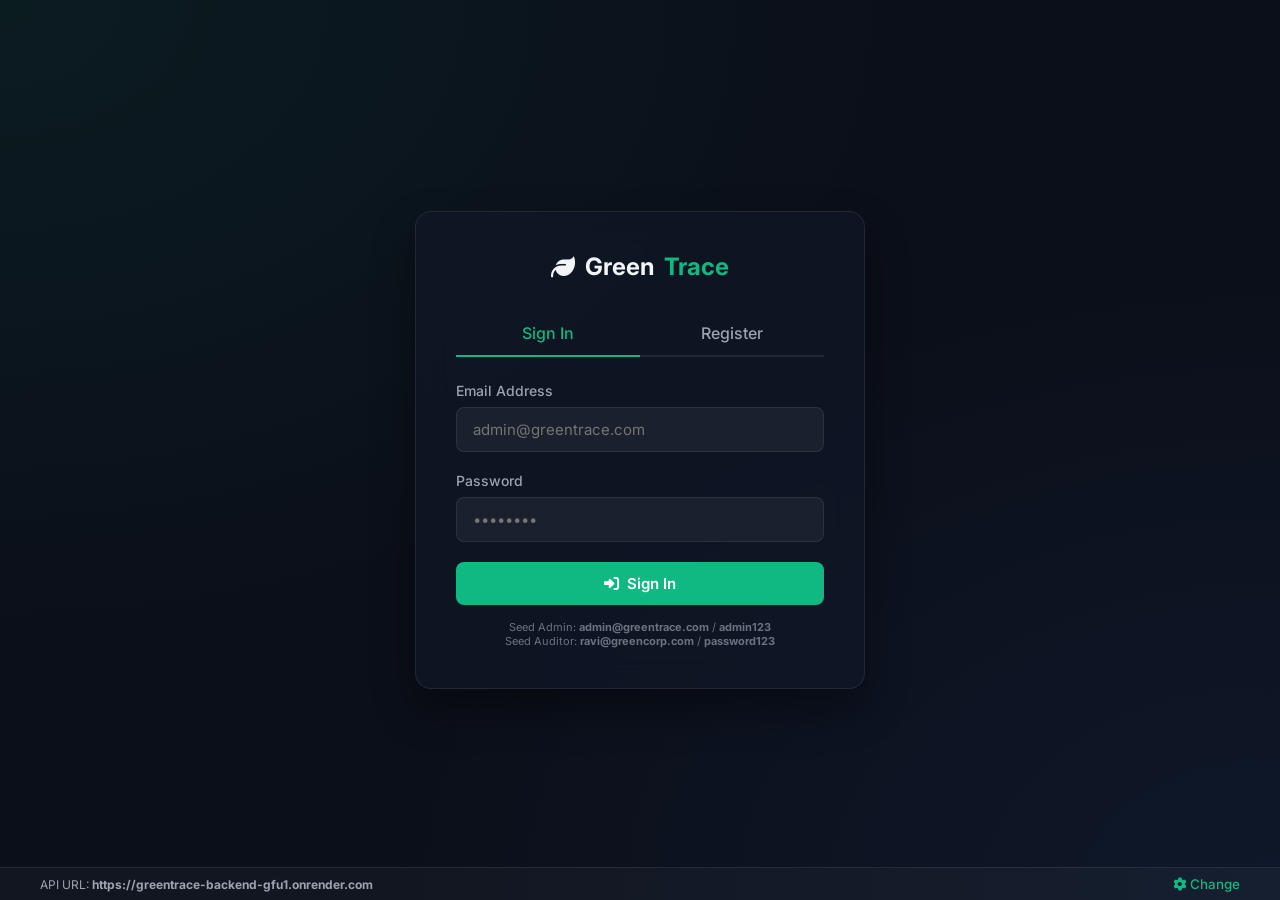
==== login.html @ b171462a "Add files via upload" ====
<!DOCTYPE html>
<html lang="en">
<head>
    <meta charset="UTF-8">
    <meta name="viewport" content="width=device-width, initial-scale=1.0">
    <meta name="description" content="GreenTrace Carbon Footprint Tracking System - Login or Register.">
    <title>GreenTrace - Sign In / Register</title>
    <!-- FontAwesome Icons -->
    <link rel="stylesheet" href="https://cdnjs.cloudflare.com/ajax/libs/font-awesome/6.4.0/css/all.min.css">
    <!-- Custom Style Sheet -->
    <link rel="stylesheet" href="style.css">
</head>
<body>

    <!-- Toast Notifications Container -->
    <div id="toastContainer" class="toast-container"></div>

    <!-- AUTHENTICATION CARD -->
    <div class="auth-container fade-in">
        <div class="auth-card">
            <div class="auth-logo">
                <i class="fa-solid fa-leaf"></i> Green<span>Trace</span>
            </div>
            
            <div class="auth-tabs">
                <div id="tabLogin" class="auth-tab active" onclick="switchAuthTab('login')">Sign In</div>
                <div id="tabRegister" class="auth-tab" onclick="switchAuthTab('register')">Register</div>
            </div>

            <!-- Login Form -->
            <form id="loginForm" class="auth-form active" onsubmit="handleLogin(event)">
                <div class="form-group">
                    <label for="loginEmail">Email Address</label>
                    <input type="email" id="loginEmail" class="form-input" placeholder="admin@greentrace.com" required>
                </div>
                <div class="form-group">
                    <label for="loginPassword">Password</label>
                    <input type="password" id="loginPassword" class="form-input" placeholder="••••••••" required>
                </div>
                <button type="submit" class="btn btn-primary">
                    <i class="fa-solid fa-right-to-bracket"></i> Sign In
                </button>
                <div style="margin-top: 15px; font-size: 11px; text-align: center; color: var(--text-muted);">
                    Seed Admin: <strong>admin@greentrace.com</strong> / <strong>admin123</strong><br>
                    Seed Auditor: <strong>ravi@greencorp.com</strong> / <strong>password123</strong>
                </div>
            </form>

            <!-- Register Form -->
            <form id="registerForm" class="auth-form" onsubmit="handleRegister(event)">
                <div class="form-group">
                    <label for="regName">Full Name</label>
                    <input type="text" id="regName" class="form-input" placeholder="Ravi Kumar" required>
                </div>
                <div class="form-group">
                    <label for="regEmail">Email Address</label>
                    <input type="email" id="regEmail" class="form-input" placeholder="ravi@greencorp.com" required>
                </div>
                <div class="form-group">
                    <label for="regPassword">Password (min. 6 characters)</label>
                    <input type="password" id="regPassword" class="form-input" placeholder="••••••••" required minlength="6">
                </div>
                <div class="form-group">
                    <label for="regRole">Role</label>
                    <select id="regRole" class="form-input" onchange="toggleRegOrgSelect()" required>
                        <option value="ROLE_ENVIRONMENTAL_AUDITOR">Environmental Auditor</option>
                        <option value="ROLE_SYSTEM_GOVERNOR">System Governor</option>
                    </select>
                </div>
                <div class="form-group" id="regOrgGroup">
                    <label for="regOrgId">Organization ID</label>
                    <input type="number" id="regOrgId" class="form-input" placeholder="e.g. 1" min="1">
                    <div style="font-size: 11px; color: var(--text-muted); margin-top: 4px;">
                        Sample IDs: 1 (GreenCorp), 2 (EcoTech), 3 (BlueSky), 4 (ClearWater)
                    </div>
                </div>
                <button type="submit" class="btn btn-primary">
                    <i class="fa-solid fa-user-plus"></i> Create Account
                </button>
            </form>
        </div>
    </div>

    <!-- Settings Bar at bottom of screen -->
    <div class="settings-bar" style="position: fixed; bottom: 0; left: 0; width: 100%; border-top: 1px solid var(--border-color); border-bottom: none;">
        <div>API URL: <strong id="currentApiUrl">https://greentrace-backend-gfu1.onrender.com</strong></div>
        <button onclick="openSettingsModal()" class="api-settings-btn"><i class="fa-solid fa-gear"></i> Change</button>
    </div>

    <!-- Script imports -->
    <script src="common.js"></script>
    <script src="login.js"></script>
</body>
</html>
---- style.css ----
@import url('https://fonts.googleapis.com/css2?family=Inter:wght@300;400;500;600;700&display=swap');

:root {
    --bg-color: #0b0f19;
    --surface-color: rgba(17, 24, 39, 0.7);
    --surface-solid: #111827;
    --border-color: rgba(255, 255, 255, 0.08);
    --primary: #10b981;
    --primary-hover: #059669;
    --primary-glow: rgba(16, 185, 129, 0.15);
    --danger: #ef4444;
    --danger-hover: #dc2626;
    --warning: #f59e0b;
    --info: #3b82f6;
    --text-primary: #f3f4f6;
    --text-secondary: #9ca3af;
    --text-muted: #6b7280;
    --sidebar-width: 260px;
    --header-height: 70px;
    --transition: all 0.3s cubic-bezier(0.4, 0, 0.2, 1);
}

* {
    margin: 0;
    padding: 0;
    box-sizing: border-box;
    font-family: 'Inter', -apple-system, BlinkMacSystemFont, "Segoe UI", Roboto, sans-serif;
}

body {
    background-color: var(--bg-color);
    color: var(--text-primary);
    min-height: 100vh;
    overflow-x: hidden;
    background-image: 
        radial-gradient(at 0% 0%, rgba(16, 185, 129, 0.08) 0px, transparent 50%),
        radial-gradient(at 100% 100%, rgba(59, 130, 246, 0.08) 0px, transparent 50%);
    background-attachment: fixed;
}

/* Scrollbar Styling */
::-webkit-scrollbar {
    width: 8px;
    height: 8px;
}
::-webkit-scrollbar-track {
    background: var(--bg-color);
}
::-webkit-scrollbar-thumb {
    background: var(--border-color);
    border-radius: 4px;
}
::-webkit-scrollbar-thumb:hover {
    background: var(--text-muted);
}

/* Animations */
@keyframes fadeIn {
    from { opacity: 0; transform: translateY(10px); }
    to { opacity: 1; transform: translateY(0); }
}

@keyframes slideIn {
    from { transform: translateX(100%); opacity: 0; }
    to { transform: translateX(0); opacity: 1; }
}

.fade-in {
    animation: fadeIn 0.4s ease-out forwards;
}

/* Auth Page Layout */
.auth-container {
    display: flex;
    justify-content: center;
    align-items: center;
    min-height: 100vh;
    padding: 20px;
}

.auth-card {
    background: var(--surface-color);
    backdrop-filter: blur(16px);
    -webkit-backdrop-filter: blur(16px);
    border: 1px solid var(--border-color);
    border-radius: 16px;
    width: 100%;
    max-width: 450px;
    padding: 40px;
    box-shadow: 0 20px 40px rgba(0, 0, 0, 0.4);
}

.auth-logo {
    display: flex;
    align-items: center;
    justify-content: center;
    gap: 10px;
    margin-bottom: 30px;
    font-size: 24px;
    font-weight: 700;
    color: var(--text-primary);
}

.auth-logo span {
    color: var(--primary);
}

.auth-tabs {
    display: flex;
    border-bottom: 2px solid var(--border-color);
    margin-bottom: 25px;
}

.auth-tab {
    flex: 1;
    text-align: center;
    padding: 12px;
    cursor: pointer;
    font-weight: 500;
    color: var(--text-secondary);
    transition: var(--transition);
}

.auth-tab.active {
    color: var(--primary);
    border-bottom: 2px solid var(--primary);
    margin-bottom: -2px;
}

.auth-form {
    display: none;
}

.auth-form.active {
    display: block;
}

.form-group {
    margin-bottom: 20px;
}

.form-group label {
    display: block;
    font-size: 14px;
    font-weight: 500;
    margin-bottom: 8px;
    color: var(--text-secondary);
}

.form-input {
    width: 100%;
    background-color: rgba(255, 255, 255, 0.05);
    border: 1px solid var(--border-color);
    color: var(--text-primary);
    padding: 12px 16px;
    border-radius: 8px;
    outline: none;
    font-size: 15px;
    transition: var(--transition);
}

.form-input:focus {
    border-color: var(--primary);
    box-shadow: 0 0 0 3px var(--primary-glow);
    background-color: rgba(255, 255, 255, 0.08);
}

.btn {
    display: inline-flex;
    align-items: center;
    justify-content: center;
    gap: 8px;
    width: 100%;
    padding: 12px 24px;
    font-size: 15px;
    font-weight: 600;
    border-radius: 8px;
    cursor: pointer;
    transition: var(--transition);
    border: none;
    outline: none;
}

.btn-primary {
    background-color: var(--primary);
    color: #fff;
}

.btn-primary:hover {
    background-color: var(--primary-hover);
    box-shadow: 0 4px 12px var(--primary-glow);
}

.btn-secondary {
    background-color: rgba(255, 255, 255, 0.08);
    color: var(--text-primary);
    border: 1px solid var(--border-color);
}

.btn-secondary:hover {
    background-color: rgba(255, 255, 255, 0.12);
}

.btn-danger {
    background-color: var(--danger);
    color: #fff;
}

.btn-danger:hover {
    background-color: var(--danger-hover);
}

/* App Layout */
.app-container {
    display: none;
    min-height: 100vh;
}

.app-sidebar {
    position: fixed;
    top: 0;
    left: 0;
    width: var(--sidebar-width);
    height: 100vh;
    background-color: var(--surface-solid);
    border-right: 1px solid var(--border-color);
    padding: 24px;
    display: flex;
    flex-direction: column;
    z-index: 100;
}

.sidebar-logo {
    display: flex;
    align-items: center;
    gap: 10px;
    font-size: 20px;
    font-weight: 700;
    margin-bottom: 40px;
}

.sidebar-logo span {
    color: var(--primary);
}

.sidebar-menu {
    list-style: none;
    flex-grow: 1;
}

.sidebar-item {
    margin-bottom: 8px;
}

.sidebar-link {
    display: flex;
    align-items: center;
    gap: 12px;
    padding: 12px 16px;
    color: var(--text-secondary);
    text-decoration: none;
    border-radius: 8px;
    font-weight: 500;
    cursor: pointer;
    transition: var(--transition);
}

.sidebar-link:hover, .sidebar-link.active {
    color: var(--text-primary);
    background-color: rgba(16, 185, 129, 0.1);
}

.sidebar-link.active {
    color: var(--primary);
    font-weight: 600;
}

.sidebar-footer {
    border-top: 1px solid var(--border-color);
    padding-top: 20px;
}

.user-profile {
    display: flex;
    align-items: center;
    gap: 12px;
    margin-bottom: 15px;
}

.user-avatar {
    width: 40px;
    height: 40px;
    border-radius: 50%;
    background-color: var(--primary-glow);
    color: var(--primary);
    display: flex;
    align-items: center;
    justify-content: center;
    font-weight: 600;
    font-size: 16px;
    border: 1px solid var(--primary);
}

.user-info {
    overflow: hidden;
}

.user-name {
    font-size: 14px;
    font-weight: 600;
    white-space: nowrap;
    text-overflow: ellipsis;
    overflow: hidden;
}

.user-role {
    font-size: 11px;
    color: var(--text-secondary);
    text-transform: uppercase;
    letter-spacing: 0.5px;
}

.app-main {
    margin-left: var(--sidebar-width);
    min-height: 100vh;
    display: flex;
    flex-direction: column;
}

.app-header {
    height: var(--header-height);
    border-bottom: 1px solid var(--border-color);
    display: flex;
    align-items: center;
    justify-content: space-between;
    padding: 0 40px;
    background-color: rgba(11, 15, 25, 0.6);
    backdrop-filter: blur(10px);
    position: sticky;
    top: 0;
    z-index: 90;
}

.header-title {
    font-size: 20px;
    font-weight: 600;
}

.header-actions {
    display: flex;
    align-items: center;
    gap: 15px;
}

.org-badge {
    background-color: rgba(255, 255, 255, 0.05);
    border: 1px solid var(--border-color);
    padding: 6px 12px;
    border-radius: 20px;
    font-size: 13px;
    font-weight: 500;
}

.app-content {
    padding: 40px;
    flex-grow: 1;
}

/* Views display logic */
.app-view {
    display: none;
}

.app-view.active {
    display: block;
}

/* Dashboard Stats Grid */
.stats-grid {
    display: grid;
    grid-template-columns: repeat(auto-fit, minmax(240px, 1fr));
    gap: 24px;
    margin-bottom: 30px;
}

.stat-card {
    background: var(--surface-color);
    backdrop-filter: blur(10px);
    border: 1px solid var(--border-color);
    border-radius: 12px;
    padding: 24px;
    display: flex;
    align-items: center;
    justify-content: space-between;
    transition: var(--transition);
}

.stat-card:hover {
    transform: translateY(-4px);
    border-color: var(--primary);
}

.stat-details h3 {
    font-size: 14px;
    color: var(--text-secondary);
    font-weight: 500;
    margin-bottom: 8px;
}

.stat-value {
    font-size: 28px;
    font-weight: 700;
}

.stat-icon {
    width: 48px;
    height: 48px;
    border-radius: 10px;
    background-color: rgba(255, 255, 255, 0.05);
    display: flex;
    align-items: center;
    justify-content: center;
    color: var(--primary);
    font-size: 20px;
}

/* Cards & Sections */
.card-section {
    background: var(--surface-color);
    backdrop-filter: blur(10px);
    border: 1px solid var(--border-color);
    border-radius: 12px;
    padding: 30px;
    margin-bottom: 30px;
}

.section-header {
    display: flex;
    justify-content: space-between;
    align-items: center;
    margin-bottom: 24px;
}

.section-header h2 {
    font-size: 18px;
    font-weight: 600;
}

.section-actions {
    display: flex;
    align-items: center;
    gap: 12px;
}

/* Table Design */
.table-container {
    overflow-x: auto;
    width: 100%;
}

.data-table {
    width: 100%;
    border-collapse: collapse;
    text-align: left;
}

.data-table th, .data-table td {
    padding: 16px 20px;
    border-bottom: 1px solid var(--border-color);
}

.data-table th {
    font-weight: 600;
    font-size: 13px;
    color: var(--text-secondary);
    text-transform: uppercase;
    letter-spacing: 0.5px;
    background-color: rgba(255, 255, 255, 0.01);
}

.data-table tbody tr {
    transition: var(--transition);
}

.data-table tbody tr:hover {
    background-color: rgba(255, 255, 255, 0.02);
}

.data-table td {
    font-size: 14px;
    color: var(--text-primary);
}

/* Badges */
.badge {
    display: inline-flex;
    align-items: center;
    padding: 4px 10px;
    border-radius: 12px;
    font-size: 12px;
    font-weight: 500;
    text-transform: capitalize;
}

.badge-draft {
    background-color: rgba(245, 158, 11, 0.15);
    color: var(--warning);
    border: 1px solid rgba(245, 158, 11, 0.3);
}

.badge-final {
    background-color: rgba(16, 185, 129, 0.15);
    color: var(--primary);
    border: 1px solid rgba(16, 185, 129, 0.3);
}

.badge-role {
    background-color: rgba(59, 130, 246, 0.15);
    color: var(--info);
    border: 1px solid rgba(59, 130, 246, 0.3);
}

/* Actions Column */
.table-actions {
    display: flex;
    gap: 8px;
}

.btn-icon {
    width: 32px;
    height: 32px;
    border-radius: 6px;
    display: flex;
    align-items: center;
    justify-content: center;
    background-color: rgba(255, 255, 255, 0.05);
    border: 1px solid var(--border-color);
    color: var(--text-secondary);
    cursor: pointer;
    transition: var(--transition);
}

.btn-icon:hover {
    color: var(--text-primary);
    background-color: rgba(255, 255, 255, 0.1);
}

.btn-icon.edit:hover {
    color: var(--primary);
    border-color: var(--primary);
    background-color: var(--primary-glow);
}

.btn-icon.delete:hover {
    color: var(--danger);
    border-color: var(--danger);
    background-color: rgba(239, 68, 68, 0.1);
}

/* Modals */
.modal-overlay {
    position: fixed;
    top: 0;
    left: 0;
    width: 100vw;
    height: 100vh;
    background-color: rgba(11, 15, 25, 0.8);
    backdrop-filter: blur(8px);
    display: none;
    align-items: center;
    justify-content: center;
    z-index: 1000;
}

.modal-overlay.active {
    display: flex;
}

.modal-content {
    background-color: var(--surface-solid);
    border: 1px solid var(--border-color);
    width: 100%;
    max-width: 550px;
    border-radius: 16px;
    overflow: hidden;
    box-shadow: 0 25px 50px -12px rgba(0, 0, 0, 0.5);
    animation: fadeIn 0.3s ease-out;
}

.modal-header {
    padding: 24px;
    border-bottom: 1px solid var(--border-color);
    display: flex;
    justify-content: space-between;
    align-items: center;
}

.modal-header h3 {
    font-size: 18px;
    font-weight: 600;
}

.modal-body {
    padding: 24px;
}

.modal-footer {
    padding: 20px 24px;
    border-top: 1px solid var(--border-color);
    display: flex;
    justify-content: flex-end;
    gap: 12px;
}

/* Toast System */
.toast-container {
    position: fixed;
    bottom: 24px;
    right: 24px;
    display: flex;
    flex-direction: column;
    gap: 10px;
    z-index: 9999;
}

.toast {
    background: rgba(17, 24, 39, 0.9);
    border: 1px solid var(--border-color);
    color: var(--text-primary);
    padding: 16px 24px;
    border-radius: 8px;
    backdrop-filter: blur(10px);
    box-shadow: 0 10px 15px -3px rgba(0, 0, 0, 0.3);
    display: flex;
    align-items: center;
    gap: 12px;
    min-width: 300px;
    animation: slideIn 0.3s ease-out forwards;
}

.toast-success {
    border-left: 4px solid var(--primary);
}

.toast-error {
    border-left: 4px solid var(--danger);
}

.toast-info {
    border-left: 4px solid var(--info);
}

/* Charts Card Grid */
.charts-grid {
    display: grid;
    grid-template-columns: 2fr 1fr;
    gap: 24px;
    margin-bottom: 30px;
}

@media (max-width: 1024px) {
    .charts-grid {
        grid-template-columns: 1fr;
    }
}

.chart-card {
    background: var(--surface-color);
    backdrop-filter: blur(10px);
    border: 1px solid var(--border-color);
    border-radius: 12px;
    padding: 24px;
    display: flex;
    flex-direction: column;
    height: 350px;
}

.chart-card-header {
    display: flex;
    justify-content: space-between;
    align-items: center;
    margin-bottom: 20px;
}

.chart-card-header h3 {
    font-size: 16px;
    font-weight: 600;
}

.chart-container {
    flex-grow: 1;
    position: relative;
    width: 100%;
    height: 100%;
}

/* Pagination */
.pagination-container {
    display: flex;
    justify-content: space-between;
    align-items: center;
    margin-top: 20px;
    font-size: 13px;
    color: var(--text-secondary);
}

.pagination-controls {
    display: flex;
    gap: 8px;
}

.btn-page {
    padding: 6px 12px;
    border-radius: 6px;
    background-color: rgba(255, 255, 255, 0.05);
    border: 1px solid var(--border-color);
    color: var(--text-secondary);
    cursor: pointer;
    transition: var(--transition);
}

.btn-page:hover {
    color: var(--text-primary);
    background-color: rgba(255, 255, 255, 0.1);
}

.btn-page:disabled {
    opacity: 0.4;
    cursor: not-allowed;
}

.btn-page.active {
    background-color: var(--primary);
    border-color: var(--primary);
    color: #fff;
}

/* Settings Form Overlay */
.settings-bar {
    background-color: rgba(255, 255, 255, 0.03);
    border-bottom: 1px solid var(--border-color);
    padding: 8px 40px;
    font-size: 12px;
    color: var(--text-secondary);
    display: flex;
    justify-content: space-between;
    align-items: center;
}

.api-settings-btn {
    background: none;
    border: none;
    color: var(--primary);
    cursor: pointer;
    font-weight: 500;
}

.api-settings-btn:hover {
    text-decoration: underline;
}

/* Filters */
.filters-bar {
    display: flex;
    gap: 12px;
    margin-bottom: 20px;
}

.filter-select, .filter-input {
    background-color: rgba(255, 255, 255, 0.05);
    border: 1px solid var(--border-color);
    color: var(--text-primary);
    padding: 8px 12px;
    border-radius: 6px;
    outline: none;
    font-size: 14px;
    transition: var(--transition);
}

.filter-select:focus, .filter-input:focus {
    border-color: var(--primary);
}
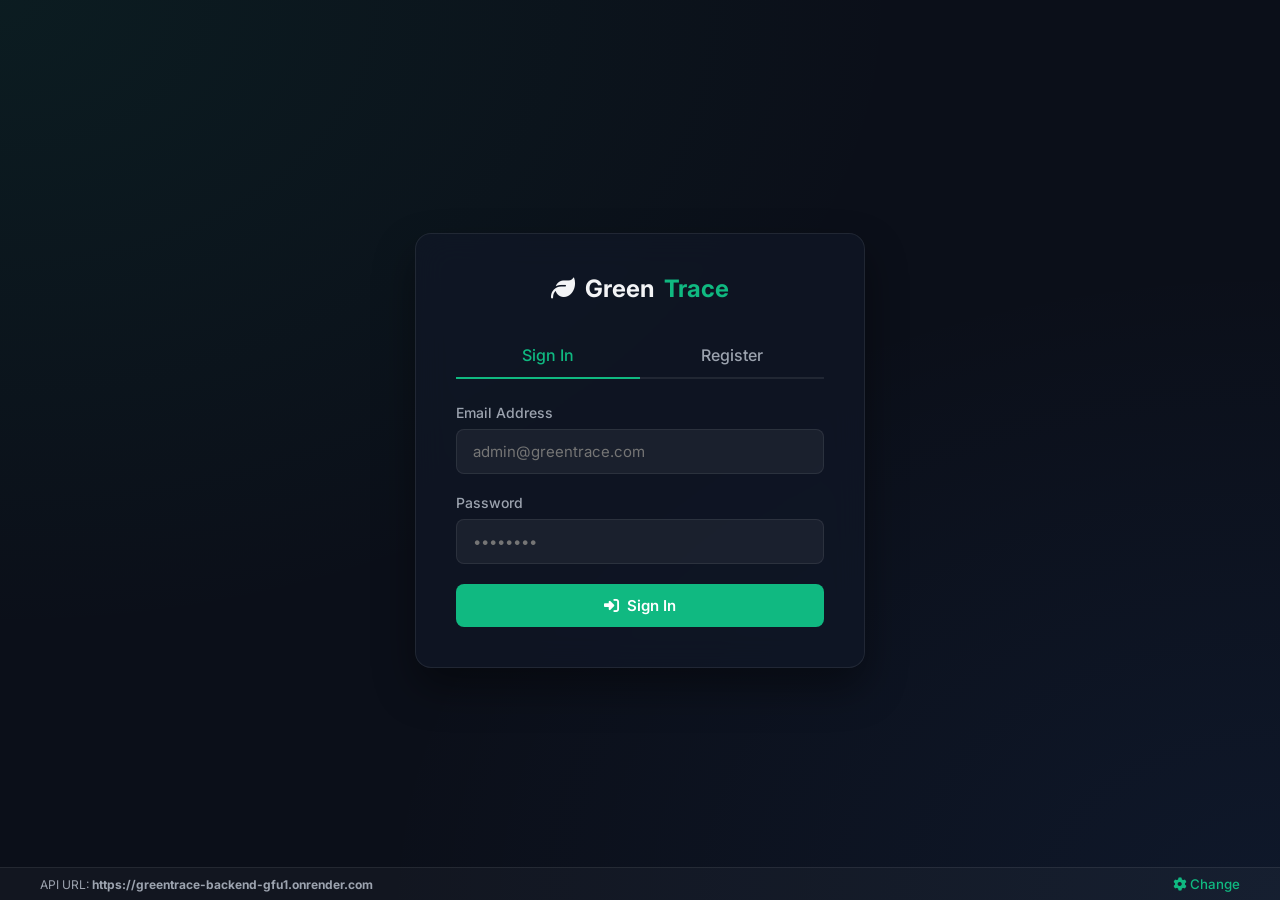
==== commit 50308549: "Update login.html" ====
--- a/login.html
+++ b/login.html
@@ -40,10 +40,6 @@
                 <button type="submit" class="btn btn-primary">
                     <i class="fa-solid fa-right-to-bracket"></i> Sign In
                 </button>
-                <div style="margin-top: 15px; font-size: 11px; text-align: center; color: var(--text-muted);">
-                    Seed Admin: <strong>admin@greentrace.com</strong> / <strong>admin123</strong><br>
-                    Seed Auditor: <strong>ravi@greencorp.com</strong> / <strong>password123</strong>
-                </div>
             </form>
 
             <!-- Register Form -->
